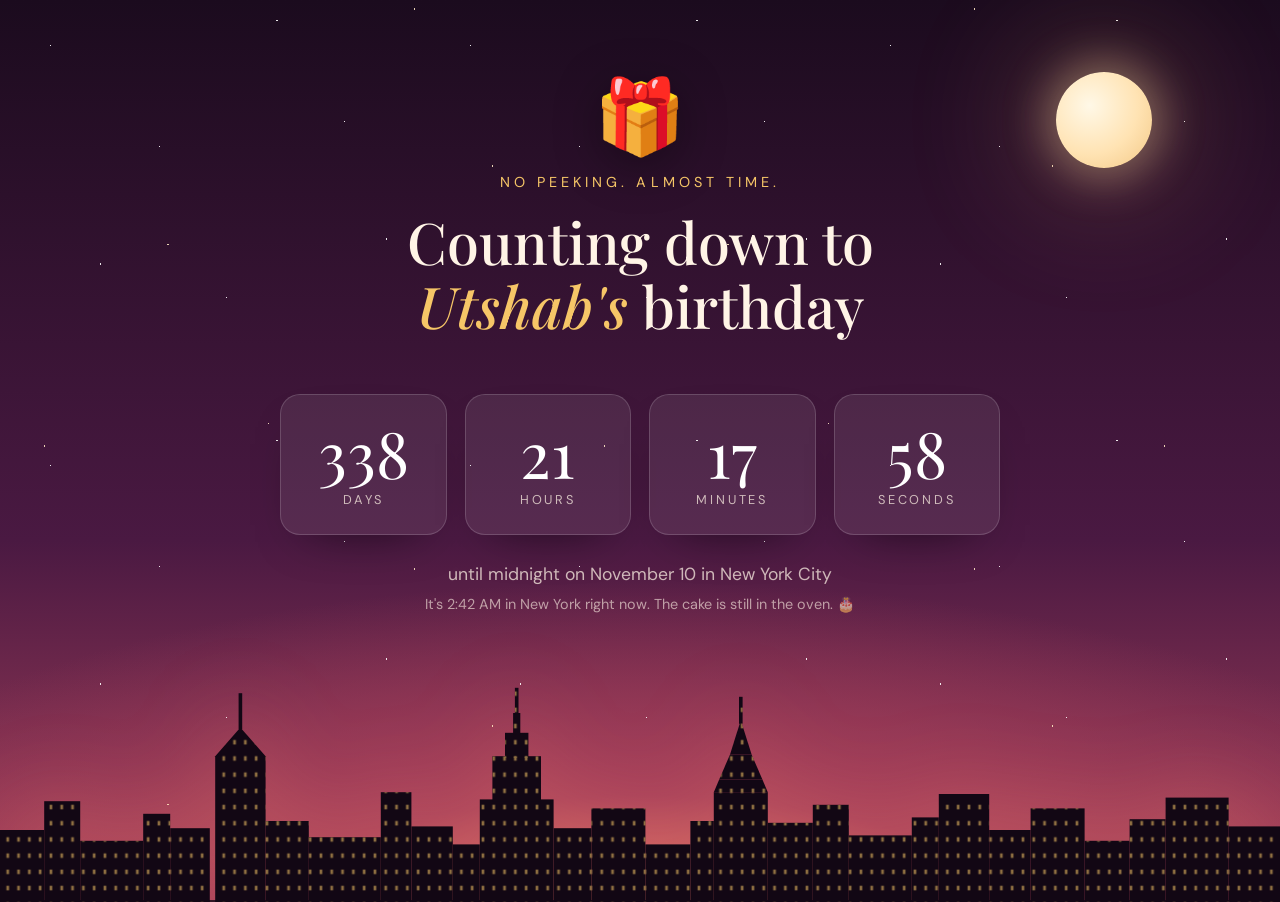
==== birthday-site/index.html @ 3d1b99e5 "Add birthday-site: static countdown + celebration page for Utshab Plain HTML/CSS/JS site in birthday" ====
<!doctype html>
<html lang="en">
<head>
  <meta charset="utf-8" />
  <meta name="viewport" content="width=device-width, initial-scale=1" />
  <title>Happy Birthday, Utshab!</title>
  <meta name="description" content="A little birthday surprise, counting down to midnight in New York." />
  <meta name="theme-color" content="#1b0b1e" />
  <link rel="preconnect" href="https://fonts.googleapis.com" />
  <link rel="preconnect" href="https://fonts.gstatic.com" crossorigin />
  <link
    href="https://fonts.googleapis.com/css2?family=Playfair+Display:ital,wght@0,500;0,700;1,500&family=DM+Sans:ital,wght@0,400;0,500;0,700;1,400&display=swap"
    rel="stylesheet"
  />
  <link rel="stylesheet" href="styles.css" />
</head>
<body>
  <div class="sky" aria-hidden="true">
    <div class="stars stars-a"></div>
    <div class="stars stars-b"></div>
    <div class="moon"></div>
  </div>

  <canvas id="confetti" aria-hidden="true"></canvas>
  <div id="balloons" aria-hidden="true"></div>

  <main id="app">
    <section class="hero" id="hero">
      <!-- ============ COUNTDOWN VIEW ============ -->
      <div id="countdown-view" class="view" hidden>
        <div class="mascot wiggle" aria-hidden="true">🎁</div>
        <p class="eyebrow">No peeking. Almost time.</p>
        <h1 class="title">
          Counting down to <span class="accent" id="countdown-name">your</span> birthday
        </h1>
        <div class="timer" role="timer" aria-label="Time until midnight on November 10 in New York">
          <div class="unit"><span class="num" id="days">00</span><span class="label">days</span></div>
          <div class="unit"><span class="num" id="hours">00</span><span class="label">hours</span></div>
          <div class="unit"><span class="num" id="minutes">00</span><span class="label">minutes</span></div>
          <div class="unit"><span class="num" id="seconds">00</span><span class="label">seconds</span></div>
        </div>
        <p class="sub">until midnight on <span id="countdown-date">November 10</span> in New York City</p>
        <p class="ny-clock">It's <span id="ny-time">—</span> in New York right now. The cake is still in the oven. 🎂</p>
      </div>

      <!-- ============ CELEBRATION VIEW ============ -->
      <div id="celebration-view" class="view" hidden>
        <div class="party-crew" aria-hidden="true">
          <span>🎈</span><span>🎂</span><span>🥳</span><span>🗽</span><span>🍕</span>
        </div>
        <p class="eyebrow" id="celebration-eyebrow">November 10 &middot; New York City</p>
        <h1 class="title big" id="headline">Happy Birthday, love!</h1>
        <div class="message" id="message"></div>
        <div class="photos" id="photos" hidden></div>
        <p class="signoff" id="signoff"></p>
        <a class="scroll-cue" href="#cake-section">there's cake below <span aria-hidden="true">↓</span></a>
      </div>

      <div class="skyline" aria-hidden="true">
        <svg viewBox="0 0 1440 240" preserveAspectRatio="xMidYMax slice" xmlns="http://www.w3.org/2000/svg">
          <defs>
            <pattern id="win" width="12" height="18" patternUnits="userSpaceOnUse">
              <rect x="4" y="6" width="3" height="5" fill="#f6c667" />
            </pattern>
            <g id="city">
              <rect x="0" y="160" width="58" height="80" />
              <rect x="58" y="128" width="40" height="112" />
              <rect x="98" y="172" width="70" height="68" />
              <rect x="168" y="142" width="30" height="98" />
              <rect x="198" y="158" width="44" height="82" />
              <!-- One World Trade Center -->
              <polygon points="248,240 248,78 276,46 304,78 304,240" />
              <rect x="274" y="8" width="4" height="40" />
              <rect x="304" y="150" width="48" height="90" />
              <rect x="352" y="168" width="80" height="72" />
              <rect x="432" y="118" width="34" height="122" />
              <rect x="466" y="156" width="46" height="84" />
              <rect x="512" y="176" width="30" height="64" />
              <!-- Empire State Building -->
              <rect x="542" y="126" width="82" height="114" />
              <rect x="556" y="78" width="54" height="50" />
              <rect x="570" y="52" width="26" height="28" />
              <rect x="579" y="30" width="8" height="24" />
              <rect x="581" y="2" width="4" height="30" />
              <rect x="624" y="158" width="42" height="82" />
              <rect x="666" y="136" width="60" height="104" />
              <rect x="726" y="176" width="50" height="64" />
              <rect x="776" y="150" width="26" height="90" />
              <!-- Chrysler Building -->
              <rect x="802" y="118" width="60" height="122" />
              <polygon points="802,118 808,104 856,104 862,118" />
              <polygon points="808,104 814,90 850,90 856,104" />
              <polygon points="814,90 820,76 844,76 850,90" />
              <polygon points="820,76 832,38 844,76" />
              <rect x="830" y="12" width="4" height="30" />
              <rect x="862" y="152" width="50" height="88" />
              <rect x="912" y="132" width="40" height="108" />
              <rect x="952" y="166" width="70" height="74" />
              <rect x="1022" y="146" width="30" height="94" />
              <rect x="1052" y="120" width="56" height="120" />
              <rect x="1108" y="160" width="46" height="80" />
              <rect x="1154" y="136" width="60" height="104" />
              <rect x="1214" y="172" width="50" height="68" />
              <rect x="1264" y="148" width="40" height="92" />
              <rect x="1304" y="124" width="70" height="116" />
              <rect x="1374" y="156" width="66" height="84" />
            </g>
          </defs>
          <use href="#city" fill="#120714" />
          <use href="#city" fill="url(#win)" opacity="0.55" />
        </svg>
      </div>
    </section>

    <!-- ============ CELEBRATION EXTRAS (only shown on the birthday) ============ -->
    <div id="extras" hidden>
      <section class="block" id="cake-section">
        <p class="eyebrow">Step one</p>
        <h2 class="title h2">Make a wish</h2>
        <p class="lede">Tap the candles to blow them out. Yes, through the screen. I believe in you.</p>

        <div class="cake-stage">
          <button class="cake" id="cake" type="button" aria-label="Blow out the candles">
            <div class="candles" id="candles"></div>
            <div class="tier tier-top"><div class="drip"></div></div>
            <div class="tier tier-mid"><div class="drip"></div></div>
            <div class="tier tier-bottom"><div class="drip"></div></div>
            <div class="plate"></div>
          </button>
        </div>

        <p class="cake-caption" id="cake-caption" aria-live="polite">The candles are lit. Go on.</p>
        <button class="btn ghost" id="relight" type="button" hidden>Relight the candles</button>
      </section>

      <section class="block" id="reasons-section">
        <p class="eyebrow">Step two</p>
        <h2 class="title h2">A few reasons I love you</h2>
        <p class="lede">Tap a card. Some are sweet. Some are facts.</p>
        <div class="reasons" id="reasons"></div>
      </section>

      <section class="block" id="fun-section">
        <p class="eyebrow">Step three</p>
        <h2 class="title h2">Birthday services</h2>

        <div class="fun-grid">
          <div class="fun-card">
            <div class="fun-emoji" aria-hidden="true">🤗</div>
            <h3>Hug dispenser</h3>
            <p>Unlimited supply. No refunds, you can't give them back.</p>
            <button class="btn primary" id="hug-btn" type="button">Press for a hug</button>
            <p class="fun-note" id="hug-count"></p>
          </div>

          <div class="fun-card" id="quiz-card">
            <div class="fun-emoji" aria-hidden="true">🧐</div>
            <h3>Quick quiz</h3>
            <p id="quiz-question">Am I the best girlfriend in New York City?</p>
            <div class="quiz-buttons" id="quiz-buttons">
              <button class="btn primary" id="yes-btn" type="button">Yes</button>
              <button class="btn ghost dodger" id="no-btn" type="button">No</button>
            </div>
            <p class="fun-note" id="quiz-note"></p>
          </div>
        </div>
      </section>

      <footer class="footer">
        <p>Made with love, caffeine, and an unreasonable amount of confetti. 🗽</p>
      </footer>
    </div>
  </main>

  <div class="hug-overlay" id="hug-overlay" aria-hidden="true">
    <div class="hug-emoji">🤗</div>
    <p class="hug-text" id="hug-text">Hug delivered.</p>
  </div>

  <script src="script.js"></script>
</body>
</html>
---- birthday-site/styles.css ----
:root {
  --bg-top: #1b0b1e;
  --bg-mid: #4a1942;
  --bg-horizon: #a7405a;
  --glow: #ff8c6b;
  --rose: #ff7a8a;
  --peach: #ffb38a;
  --gold: #f6c667;
  --cream: #fff4e6;
  --ink: #2a1230;
  --muted: rgba(255, 244, 230, 0.72);
  --card: rgba(255, 255, 255, 0.08);
  --card-border: rgba(255, 255, 255, 0.16);
  --font-display: "Playfair Display", Georgia, "Times New Roman", serif;
  --font-body: "DM Sans", system-ui, -apple-system, "Segoe UI", sans-serif;
  --ease: cubic-bezier(0.2, 0.7, 0.2, 1);
}

* {
  box-sizing: border-box;
}

html {
  scroll-behavior: smooth;
}

html,
body {
  margin: 0;
  min-height: 100%;
}

body {
  font-family: var(--font-body);
  color: var(--cream);
  background: var(--bg-top);
  overflow-x: hidden;
  -webkit-font-smoothing: antialiased;
  text-rendering: optimizeLegibility;
}

button {
  font: inherit;
  color: inherit;
}

/* ---------- sky ---------- */

.sky {
  position: fixed;
  inset: 0;
  z-index: 0;
  background:
    radial-gradient(120% 70% at 50% 108%, var(--glow) 0%, var(--bg-horizon) 28%, transparent 62%),
    linear-gradient(180deg, var(--bg-top) 0%, var(--bg-mid) 60%, var(--bg-horizon) 100%);
  overflow: hidden;
}

.stars {
  position: absolute;
  inset: -50% 0 0 0;
  background-repeat: repeat;
  opacity: 0.9;
  animation: twinkle 6s ease-in-out infinite alternate;
}

.stars-a {
  background-image:
    radial-gradient(1.2px 1.2px at 12% 18%, #fff 60%, transparent 61%),
    radial-gradient(1px 1px at 38% 42%, #fff 60%, transparent 61%),
    radial-gradient(1.5px 1.5px at 66% 12%, #fff 60%, transparent 61%),
    radial-gradient(1px 1px at 82% 36%, #fff 60%, transparent 61%),
    radial-gradient(1.2px 1.2px at 24% 70%, #fff 60%, transparent 61%),
    radial-gradient(1px 1px at 54% 78%, #fff 60%, transparent 61%),
    radial-gradient(1.4px 1.4px at 92% 64%, #fff 60%, transparent 61%);
  background-size: 420px 420px;
}

.stars-b {
  background-image:
    radial-gradient(1px 1px at 8% 60%, #ffe9c4 60%, transparent 61%),
    radial-gradient(1.3px 1.3px at 30% 24%, #ffe9c4 60%, transparent 61%),
    radial-gradient(1px 1px at 48% 56%, #ffe9c4 60%, transparent 61%),
    radial-gradient(1.2px 1.2px at 74% 82%, #ffe9c4 60%, transparent 61%),
    radial-gradient(1px 1px at 88% 10%, #ffe9c4 60%, transparent 61%);
  background-size: 560px 560px;
  animation-delay: -3s;
  animation-duration: 8s;
}

@keyframes twinkle {
  from { opacity: 0.45; }
  to { opacity: 1; }
}

.moon {
  position: absolute;
  top: clamp(40px, 8vh, 90px);
  right: clamp(24px, 10vw, 160px);
  width: clamp(56px, 8vw, 96px);
  aspect-ratio: 1;
  border-radius: 50%;
  background: radial-gradient(circle at 35% 35%, #fff8e7 0%, #ffe3b3 55%, #f3c784 100%);
  box-shadow:
    0 0 40px 12px rgba(255, 220, 160, 0.35),
    0 0 120px 40px rgba(255, 170, 120, 0.18);
}

/* ---------- layers ---------- */

#confetti {
  position: fixed;
  inset: 0;
  z-index: 6;
  width: 100%;
  height: 100%;
  pointer-events: none;
}

#balloons {
  position: fixed;
  inset: 0;
  z-index: 1;
  pointer-events: none;
  overflow: hidden;
}

.balloon {
  position: absolute;
  bottom: -160px;
  width: var(--size, 54px);
  height: calc(var(--size, 54px) * 1.2);
  border-radius: 50% 50% 50% 50% / 45% 45% 55% 55%;
  background:
    radial-gradient(circle at 32% 28%, rgba(255, 255, 255, 0.55) 0%, rgba(255, 255, 255, 0) 38%),
    var(--color, var(--rose));
  box-shadow: inset -6px -8px 16px rgba(0, 0, 0, 0.18);
  opacity: 0.9;
  animation: float var(--duration, 18s) linear infinite;
  animation-delay: var(--delay, 0s);
  will-change: transform;
}

.balloon::before {
  content: "";
  position: absolute;
  left: 50%;
  bottom: -7px;
  width: 10px;
  height: 10px;
  transform: translateX(-50%) rotate(45deg);
  background: var(--color, var(--rose));
  filter: brightness(0.9);
}

.balloon::after {
  content: "";
  position: absolute;
  left: 50%;
  top: 100%;
  width: 1.5px;
  height: 90px;
  background: rgba(255, 255, 255, 0.45);
  transform-origin: top center;
  animation: string 3s ease-in-out infinite alternate;
}

@keyframes float {
  0% { transform: translate3d(0, 0, 0) rotate(-3deg); }
  25% { transform: translate3d(var(--drift, 30px), -30vh, 0) rotate(3deg); }
  50% { transform: translate3d(calc(var(--drift, 30px) * -0.6), -60vh, 0) rotate(-2deg); }
  75% { transform: translate3d(var(--drift, 30px), -90vh, 0) rotate(3deg); }
  100% { transform: translate3d(0, -130vh, 0) rotate(-3deg); }
}

@keyframes string {
  from { transform: translateX(-50%) rotate(-6deg); }
  to { transform: translateX(-50%) rotate(6deg); }
}

/* ---------- hero ---------- */

#app {
  position: relative;
  z-index: 3;
}

.hero {
  position: relative;
  min-height: 100svh;
  display: grid;
  place-items: center;
  padding: clamp(24px, 6vw, 64px) clamp(16px, 5vw, 48px) clamp(200px, 30vh, 300px);
}

.view {
  width: min(880px, 100%);
  text-align: center;
  animation: rise 1.1s var(--ease) both;
}

.view[hidden] {
  display: none;
}

@keyframes rise {
  from {
    opacity: 0;
    transform: translateY(26px);
  }
  to {
    opacity: 1;
    transform: translateY(0);
  }
}

.eyebrow {
  margin: 0 0 18px;
  font-size: clamp(0.78rem, 1.4vw, 0.9rem);
  letter-spacing: 0.28em;
  text-transform: uppercase;
  color: var(--gold);
  animation: rise 1s 0.1s both;
}

.title {
  margin: 0;
  font-family: var(--font-display);
  font-weight: 500;
  font-size: clamp(2rem, 5.6vw, 3.6rem);
  line-height: 1.12;
  text-wrap: balance;
  animation: rise 1s 0.2s both;
}

.title.h2 {
  font-size: clamp(1.8rem, 4.6vw, 2.8rem);
}

.title.big {
  font-weight: 700;
  font-size: clamp(2.8rem, 9vw, 6.4rem);
  line-height: 1.02;
  background: linear-gradient(100deg, #fff4e6 0%, var(--gold) 35%, var(--peach) 65%, var(--rose) 100%);
  background-size: 200% 100%;
  -webkit-background-clip: text;
  background-clip: text;
  color: transparent;
  filter: drop-shadow(0 6px 30px rgba(255, 122, 138, 0.28));
  animation: rise 1.1s 0.2s both, shimmer 7s linear 1.3s infinite;
}

@keyframes shimmer {
  from { background-position: 0% 50%; }
  to { background-position: 200% 50%; }
}

.accent {
  font-style: italic;
  color: var(--gold);
}

.mascot {
  font-size: clamp(3rem, 8vw, 4.6rem);
  line-height: 1;
  margin-bottom: 18px;
  display: inline-block;
  filter: drop-shadow(0 10px 24px rgba(0, 0, 0, 0.35));
}

.wiggle {
  animation: wiggle 2.6s ease-in-out infinite;
  transform-origin: 50% 90%;
}

@keyframes wiggle {
  0%, 100% { transform: rotate(0deg); }
  10% { transform: rotate(-8deg); }
  20% { transform: rotate(8deg); }
  30% { transform: rotate(-5deg); }
  40% { transform: rotate(5deg); }
  50% { transform: rotate(0deg); }
}

.party-crew {
  display: flex;
  justify-content: center;
  gap: clamp(8px, 2vw, 18px);
  margin-bottom: 18px;
  font-size: clamp(1.8rem, 5vw, 2.8rem);
  line-height: 1;
  animation: rise 1s 0.05s both;
}

.party-crew span {
  display: inline-block;
  animation: bob 2.4s ease-in-out infinite;
  filter: drop-shadow(0 8px 18px rgba(0, 0, 0, 0.35));
}

.party-crew span:nth-child(2) { animation-delay: 0.2s; }
.party-crew span:nth-child(3) { animation-delay: 0.4s; }
.party-crew span:nth-child(4) { animation-delay: 0.6s; }
.party-crew span:nth-child(5) { animation-delay: 0.8s; }

@keyframes bob {
  0%, 100% { transform: translateY(0) rotate(-4deg); }
  50% { transform: translateY(-10px) rotate(4deg); }
}

/* countdown */

.timer {
  display: grid;
  grid-template-columns: repeat(4, minmax(0, 1fr));
  gap: clamp(8px, 2vw, 18px);
  margin: clamp(32px, 6vw, 56px) auto 0;
  max-width: 720px;
  animation: rise 1s 0.35s both;
}

.unit {
  padding: clamp(14px, 3vw, 26px) clamp(6px, 2vw, 14px);
  border-radius: 20px;
  background: var(--card);
  border: 1px solid var(--card-border);
  backdrop-filter: blur(14px);
  -webkit-backdrop-filter: blur(14px);
  box-shadow: 0 20px 50px -30px rgba(0, 0, 0, 0.7);
  display: flex;
  flex-direction: column;
  gap: 6px;
}

.num {
  font-family: var(--font-display);
  font-size: clamp(2rem, 7vw, 4rem);
  font-variant-numeric: tabular-nums;
  line-height: 1;
  color: #fff;
}

.label {
  font-size: clamp(0.66rem, 1.4vw, 0.8rem);
  letter-spacing: 0.22em;
  text-transform: uppercase;
  color: var(--muted);
}

.sub {
  margin: 28px 0 0;
  font-size: clamp(0.95rem, 1.8vw, 1.1rem);
  color: var(--muted);
  animation: rise 1s 0.45s both;
}

.ny-clock {
  margin: 10px 0 0;
  font-size: 0.9rem;
  color: rgba(255, 244, 230, 0.6);
  font-variant-numeric: tabular-nums;
  animation: rise 1s 0.55s both;
}

/* celebration hero */

.message {
  margin: clamp(22px, 4vw, 36px) auto 0;
  max-width: 640px;
  font-family: var(--font-display);
  font-style: italic;
  font-size: clamp(1.5rem, 3.4vw, 2.2rem);
  line-height: 1.45;
  color: var(--cream);
  animation: rise 1s 0.45s both;
}

.message p {
  margin: 0 0 0.8em;
}

.message p:last-child {
  margin-bottom: 0;
}

.signoff {
  margin: clamp(18px, 3vw, 28px) 0 0;
  font-size: clamp(0.95rem, 1.8vw, 1.1rem);
  letter-spacing: 0.08em;
  color: var(--gold);
  animation: rise 1s 0.65s both;
}

.signoff:empty {
  display: none;
}

.photos {
  display: flex;
  flex-wrap: wrap;
  justify-content: center;
  gap: clamp(14px, 3vw, 28px);
  margin: clamp(30px, 5vw, 48px) auto 0;
  animation: rise 1s 0.55s both;
}

.photos[hidden] {
  display: none;
}

.polaroid {
  margin: 0;
  width: clamp(140px, 28vw, 210px);
  padding: 10px 10px 30px;
  background: #fffaf3;
  border-radius: 6px;
  box-shadow: 0 24px 50px -22px rgba(0, 0, 0, 0.75);
  transform: rotate(var(--tilt, -3deg));
  transition: transform 0.4s var(--ease);
}

.polaroid:hover {
  transform: rotate(0deg) scale(1.04);
}

.polaroid img {
  display: block;
  width: 100%;
  aspect-ratio: 1;
  object-fit: cover;
  border-radius: 2px;
  background: #e9dccd;
}

.scroll-cue {
  display: inline-block;
  margin-top: clamp(30px, 5vw, 48px);
  padding: 10px 18px;
  border-radius: 999px;
  border: 1px solid var(--card-border);
  background: var(--card);
  color: var(--muted);
  text-decoration: none;
  font-size: 0.9rem;
  letter-spacing: 0.04em;
  animation: rise 1s 0.8s both;
  transition: background 0.3s, color 0.3s;
}

.scroll-cue:hover {
  background: rgba(255, 255, 255, 0.14);
  color: var(--cream);
}

.scroll-cue span {
  display: inline-block;
  animation: nudge 1.6s ease-in-out infinite;
}

@keyframes nudge {
  0%, 100% { transform: translateY(0); }
  50% { transform: translateY(4px); }
}

/* ---------- skyline ---------- */

.skyline {
  position: absolute;
  left: 0;
  right: 0;
  bottom: -2px;
  height: clamp(140px, 24vh, 240px);
  pointer-events: none;
}

.skyline svg {
  width: 100%;
  height: 100%;
  display: block;
  filter: drop-shadow(0 -10px 40px rgba(255, 140, 107, 0.25));
}

/* ---------- extras ---------- */

#extras {
  position: relative;
  background: linear-gradient(180deg, #120714 0%, #1b0b1e 30%, #2a1230 100%);
}

#extras[hidden] {
  display: none;
}

.block {
  width: min(960px, 100%);
  margin: 0 auto;
  padding: clamp(64px, 10vw, 120px) clamp(16px, 5vw, 48px);
  text-align: center;
}

.block + .block {
  border-top: 1px solid rgba(255, 255, 255, 0.06);
}

.lede {
  margin: 16px auto 0;
  max-width: 540px;
  color: var(--muted);
  font-size: clamp(1rem, 1.9vw, 1.15rem);
  line-height: 1.55;
}

.btn {
  display: inline-flex;
  align-items: center;
  justify-content: center;
  gap: 8px;
  padding: 14px 26px;
  border-radius: 999px;
  border: 1px solid transparent;
  font-weight: 500;
  letter-spacing: 0.02em;
  cursor: pointer;
  transition: transform 0.25s var(--ease), box-shadow 0.25s, background 0.25s;
}

.btn:active {
  transform: scale(0.97);
}

.btn.primary {
  background: linear-gradient(120deg, var(--rose), var(--peach));
  color: var(--ink);
  box-shadow: 0 14px 34px -14px rgba(255, 122, 138, 0.8);
}

.btn.primary:hover {
  transform: translateY(-2px);
  box-shadow: 0 20px 40px -14px rgba(255, 122, 138, 0.9);
}

.btn.ghost {
  background: var(--card);
  border-color: var(--card-border);
  color: var(--cream);
}

.btn.ghost:hover {
  background: rgba(255, 255, 255, 0.14);
}

.btn.grow {
  transform: scale(1.12);
}

/* cake */

.cake-stage {
  display: flex;
  justify-content: center;
  margin-top: clamp(40px, 6vw, 64px);
}

.cake {
  position: relative;
  width: min(320px, 82vw);
  aspect-ratio: 320 / 300;
  padding: 0;
  border: 0;
  background: none;
  cursor: pointer;
  -webkit-tap-highlight-color: transparent;
  transition: transform 0.4s var(--ease);
}

.cake:hover {
  transform: translateY(-4px);
}

.cake:focus-visible {
  outline: 2px solid var(--gold);
  outline-offset: 12px;
  border-radius: 24px;
}

.tier {
  position: absolute;
  left: 50%;
  transform: translateX(-50%);
  border-radius: 14px 14px 10px 10px;
  box-shadow: inset 0 -14px 0 rgba(0, 0, 0, 0.12);
}

.tier::before {
  content: "";
  position: absolute;
  inset: 0 0 auto 0;
  height: 46%;
  border-radius: 14px 14px 0 0;
  background: inherit;
  filter: brightness(1.08);
}

.tier-bottom {
  bottom: 9%;
  width: 92%;
  height: 26%;
  background: #f4a3b5;
}

.tier-mid {
  bottom: 33%;
  width: 72%;
  height: 24%;
  background: #ffd1a8;
}

.tier-top {
  bottom: 55%;
  width: 52%;
  height: 20%;
  background: #f2b7d3;
}

.drip {
  position: absolute;
  left: 0;
  right: 0;
  top: -5px;
  height: 36%;
  background: #fff6ec;
  border-radius: 14px 14px 0 0;
}

.drip::after {
  content: "";
  position: absolute;
  left: 4px;
  right: 4px;
  top: 100%;
  height: 16px;
  background: radial-gradient(circle at 50% 0, #fff6ec 0 9px, transparent 10px) 0 0 / 26px 16px repeat-x;
}

.tier-mid .drip::after {
  background-size: 22px 16px;
}

.tier-top .drip::after {
  background-size: 18px 14px;
}

.plate {
  position: absolute;
  left: 50%;
  bottom: 0;
  transform: translateX(-50%);
  width: 100%;
  height: 11%;
  border-radius: 50%;
  background: radial-gradient(ellipse at 50% 35%, #fff8ee 0%, #e9d6c7 60%, #cdb6a4 100%);
  box-shadow: 0 24px 40px -18px rgba(0, 0, 0, 0.7);
}

.candles {
  position: absolute;
  left: 50%;
  bottom: 73%;
  transform: translateX(-50%);
  display: flex;
  gap: 12%;
  width: 46%;
  justify-content: center;
}

.candle {
  position: relative;
  width: 10px;
  height: 44px;
  border-radius: 4px;
  background: repeating-linear-gradient(
    -45deg,
    #fff 0 6px,
    var(--rose) 6px 12px
  );
  box-shadow: inset -2px 0 0 rgba(0, 0, 0, 0.12);
}

.candle:nth-child(odd) {
  background: repeating-linear-gradient(-45deg, #fff 0 6px, #7fd1c9 6px 12px);
}

.candle::after {
  content: "";
  position: absolute;
  top: -6px;
  left: 50%;
  width: 2px;
  height: 7px;
  background: #3b2a2a;
  transform: translateX(-50%);
}

.flame {
  position: absolute;
  bottom: calc(100% + 5px);
  left: 50%;
  width: 14px;
  height: 22px;
  transform: translateX(-50%);
  transform-origin: 50% 100%;
  border-radius: 50% 50% 50% 50% / 60% 60% 40% 40%;
  background: radial-gradient(circle at 50% 80%, #fff7c2 0%, #ffcd4d 45%, #ff7a3d 80%, transparent 82%);
  box-shadow: 0 0 18px 6px rgba(255, 190, 90, 0.45);
  animation: flicker 0.6s ease-in-out infinite alternate;
  animation-delay: calc(var(--i, 0) * -0.17s);
  transition: opacity 0.3s, transform 0.3s;
}

@keyframes flicker {
  from { transform: translateX(-50%) scale(1, 1) rotate(-3deg); }
  to { transform: translateX(-50%) scale(0.9, 1.12) rotate(3deg); }
}

.smoke {
  position: absolute;
  bottom: calc(100% + 8px);
  left: 50%;
  width: 8px;
  height: 8px;
  border-radius: 50%;
  background: rgba(255, 255, 255, 0.55);
  transform: translateX(-50%);
  opacity: 0;
  filter: blur(2px);
}

.cake.out .flame {
  opacity: 0;
  transform: translateX(-50%) scale(0.2, 0.1);
}

.cake.out .smoke {
  animation: smoke 1.8s ease-out forwards;
  animation-delay: calc(var(--i, 0) * 0.08s);
}

@keyframes smoke {
  0% { opacity: 0.8; transform: translate(-50%, 0) scale(1); }
  100% { opacity: 0; transform: translate(-30%, -70px) scale(3); }
}

.cake-caption {
  margin: 28px 0 0;
  font-family: var(--font-display);
  font-style: italic;
  font-size: clamp(1.1rem, 2.4vw, 1.4rem);
  color: var(--cream);
  min-height: 1.6em;
}

#relight {
  margin-top: 18px;
}

/* reasons */

.reasons {
  display: grid;
  grid-template-columns: repeat(auto-fit, minmax(200px, 1fr));
  gap: clamp(14px, 2.4vw, 22px);
  margin-top: clamp(36px, 6vw, 56px);
  text-align: left;
}

.reason {
  position: relative;
  min-height: 150px;
  padding: 0;
  border: 0;
  background: none;
  cursor: pointer;
  perspective: 900px;
  transform: rotate(var(--tilt, 0deg));
  -webkit-tap-highlight-color: transparent;
}

.reason:focus-visible {
  outline: 2px solid var(--gold);
  outline-offset: 6px;
  border-radius: 18px;
}

.reason-front,
.reason-back {
  position: absolute;
  inset: 0;
  display: flex;
  flex-direction: column;
  align-items: center;
  justify-content: center;
  gap: 10px;
  padding: 22px;
  border-radius: 18px;
  backface-visibility: hidden;
  -webkit-backface-visibility: hidden;
  transition: transform 0.7s var(--ease);
}

.reason-front {
  background:
    linear-gradient(145deg, rgba(255, 255, 255, 0.12), rgba(255, 255, 255, 0.04)),
    var(--card);
  border: 1px dashed rgba(255, 244, 230, 0.35);
  color: var(--muted);
}

.reason-sticker {
  font-size: 2.2rem;
  line-height: 1;
}

.reason-num {
  font-size: 0.78rem;
  letter-spacing: 0.24em;
  text-transform: uppercase;
}

.reason-back {
  background: linear-gradient(145deg, #fff8ee, #ffe3d1);
  color: var(--ink);
  font-family: var(--font-display);
  font-style: italic;
  font-size: clamp(1.02rem, 1.8vw, 1.2rem);
  line-height: 1.4;
  text-align: center;
  transform: rotateY(180deg);
  box-shadow: 0 24px 50px -26px rgba(0, 0, 0, 0.8);
}

.reason.open .reason-front {
  transform: rotateY(180deg);
}

.reason.open .reason-back {
  transform: rotateY(360deg);
}

.reason:hover .reason-front {
  border-color: var(--gold);
}

/* fun cards */

.fun-grid {
  display: grid;
  grid-template-columns: repeat(auto-fit, minmax(260px, 1fr));
  gap: clamp(16px, 3vw, 28px);
  margin-top: clamp(36px, 6vw, 56px);
}

.fun-card {
  position: relative;
  padding: clamp(26px, 4vw, 38px) clamp(20px, 3vw, 30px);
  border-radius: 24px;
  background: var(--card);
  border: 1px solid var(--card-border);
  backdrop-filter: blur(14px);
  -webkit-backdrop-filter: blur(14px);
  min-height: 300px;
  overflow: hidden;
}

.fun-card h3 {
  margin: 12px 0 8px;
  font-family: var(--font-display);
  font-weight: 500;
  font-size: 1.5rem;
}

.fun-card p {
  margin: 0 0 20px;
  color: var(--muted);
  line-height: 1.5;
}

.fun-emoji {
  font-size: 2.6rem;
  line-height: 1;
}

.fun-note {
  margin: 16px 0 0 !important;
  min-height: 1.4em;
  color: var(--gold) !important;
  font-size: 0.95rem;
}

.quiz-buttons {
  display: flex;
  justify-content: center;
  gap: 12px;
  min-height: 52px;
}

.quiz-buttons[hidden] {
  display: none;
}

.dodger {
  transition: left 0.25s var(--ease), top 0.25s var(--ease), transform 0.25s var(--ease);
}

.dodger.dodging {
  position: absolute;
  z-index: 2;
}

/* hug overlay */

.hug-overlay {
  position: fixed;
  inset: 0;
  z-index: 5;
  display: grid;
  place-content: center;
  gap: 18px;
  text-align: center;
  background: rgba(27, 11, 30, 0.72);
  backdrop-filter: blur(6px);
  -webkit-backdrop-filter: blur(6px);
  opacity: 0;
  pointer-events: none;
  transition: opacity 0.35s;
}

.hug-overlay.show {
  opacity: 1;
  pointer-events: auto;
}

.hug-emoji {
  font-size: clamp(6rem, 24vw, 11rem);
  line-height: 1;
  transform: scale(0.4);
  transition: transform 0.5s var(--ease);
  filter: drop-shadow(0 20px 40px rgba(255, 122, 138, 0.45));
}

.hug-overlay.show .hug-emoji {
  transform: scale(1);
  animation: squeeze 0.9s var(--ease) 0.3s;
}

@keyframes squeeze {
  0%, 100% { transform: scale(1); }
  40% { transform: scale(1.18, 0.9); }
  70% { transform: scale(0.96, 1.06); }
}

.hug-text {
  margin: 0;
  font-family: var(--font-display);
  font-style: italic;
  font-size: clamp(1.3rem, 4vw, 2rem);
  color: var(--cream);
}

/* footer */

.footer {
  padding: 40px 20px 56px;
  text-align: center;
  color: rgba(255, 244, 230, 0.5);
  font-size: 0.9rem;
}

.footer p {
  margin: 0;
}

/* ---------- motion preferences ---------- */

@media (prefers-reduced-motion: reduce) {
  html {
    scroll-behavior: auto;
  }
  .stars,
  .balloon,
  .balloon::after,
  .title.big,
  .wiggle,
  .party-crew span,
  .scroll-cue span,
  .flame {
    animation-duration: 0.01ms !important;
    animation-iteration-count: 1 !important;
  }
  .balloon {
    display: none;
  }
}

@media (max-width: 480px) {
  .timer {
    grid-template-columns: repeat(2, minmax(0, 1fr));
  }
  .polaroid {
    width: 44%;
  }
  .hero {
    padding-bottom: clamp(160px, 26vh, 220px);
  }
}
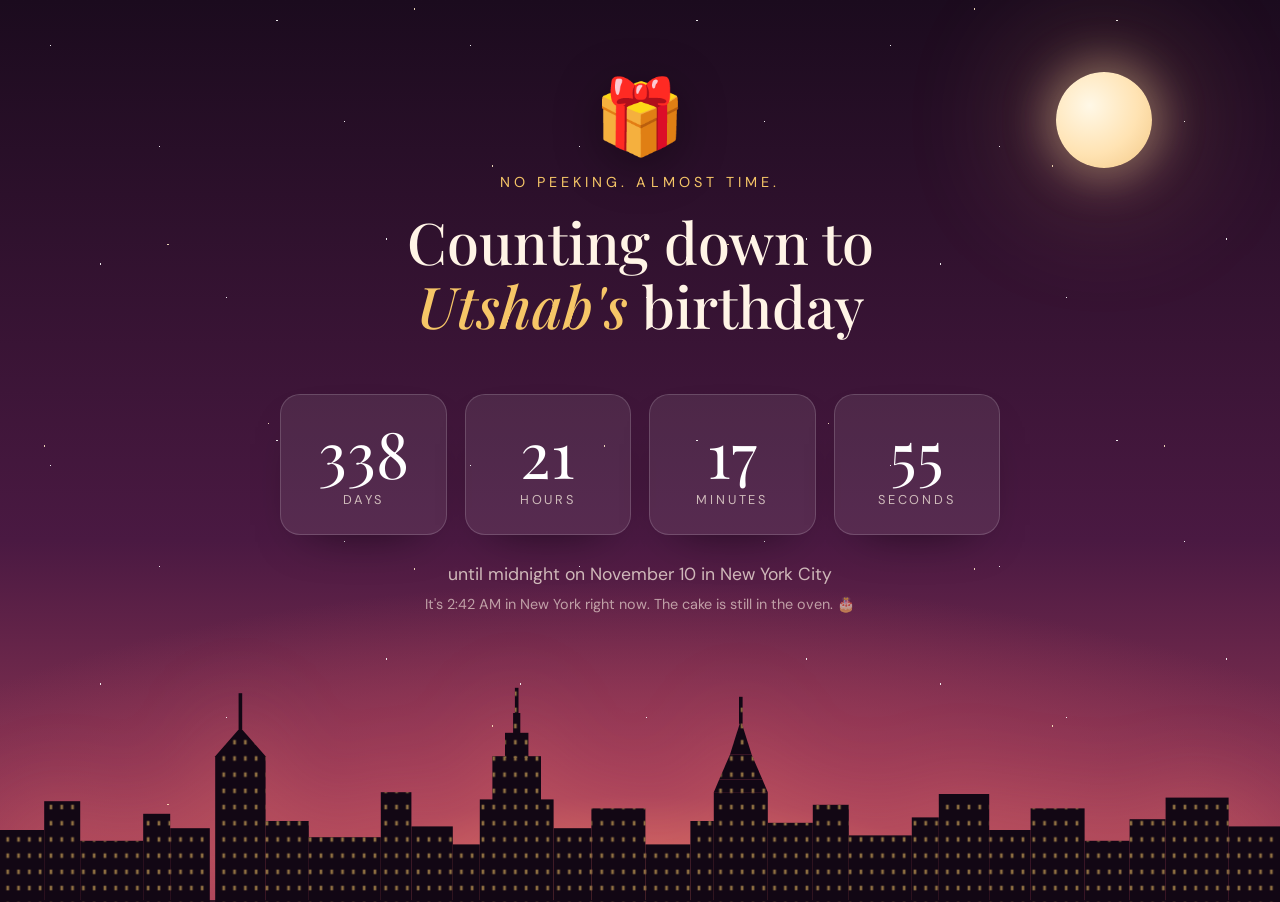
==== commit b15d43a4: "birthday-site: open as a sealed letter, swipeable photo carousel, caption tweaks Co-authored-by: sam" ====
--- a/birthday-site/index.html
+++ b/birthday-site/index.html
@@ -167,10 +167,26 @@
       </section>
 
       <footer class="footer">
-        <p>Made with love, caffeine, and an unreasonable amount of confetti. 🗽</p>
+        <p>Made with love, hot chocolate, and an unreasonable amount of confetti. 🗽</p>
       </footer>
     </div>
   </main>
+
+  <!-- Sealed letter shown before the celebration -->
+  <div class="letter-overlay" id="letter-overlay" hidden>
+    <button class="envelope" id="envelope" type="button" aria-label="Open the letter">
+      <div class="envelope-back"></div>
+      <div class="letter" id="letter">
+        <p class="letter-to" id="letter-to">Dear you,</p>
+        <div class="letter-body" id="letter-body"></div>
+        <p class="letter-from" id="letter-from"></p>
+      </div>
+      <div class="envelope-front"></div>
+      <div class="envelope-flap"></div>
+      <div class="seal" aria-hidden="true">♥</div>
+    </button>
+    <p class="letter-hint" id="letter-hint">You've got mail. Tap to open.</p>
+  </div>
 
   <div class="hug-overlay" id="hug-overlay" aria-hidden="true">
     <div class="hug-emoji">🤗</div>
--- a/birthday-site/styles.css
+++ b/birthday-site/styles.css
@@ -189,12 +189,14 @@
   position: relative;
   min-height: 100svh;
   display: grid;
+  grid-template-columns: minmax(0, 1fr);
   place-items: center;
   padding: clamp(24px, 6vw, 64px) clamp(16px, 5vw, 48px) clamp(200px, 30vh, 300px);
 }
 
 .view {
   width: min(880px, 100%);
+  min-width: 0;
   text-align: center;
   animation: rise 1.1s var(--ease) both;
 }
@@ -396,11 +398,9 @@
 }
 
 .photos {
-  display: flex;
-  flex-wrap: wrap;
-  justify-content: center;
-  gap: clamp(14px, 3vw, 28px);
-  margin: clamp(30px, 5vw, 48px) auto 0;
+  position: relative;
+  width: min(420px, 100%);
+  margin: clamp(26px, 4vw, 40px) auto 0;
   animation: rise 1s 0.55s both;
 }
 
@@ -408,28 +408,127 @@
   display: none;
 }
 
+.carousel-track {
+  display: flex;
+  overflow-x: auto;
+  scroll-snap-type: x mandatory;
+  scrollbar-width: none;
+  -webkit-overflow-scrolling: touch;
+  overscroll-behavior-x: contain;
+  padding: 14px 0 22px;
+}
+
+.carousel-track::-webkit-scrollbar {
+  display: none;
+}
+
+.slide {
+  flex: 0 0 100%;
+  min-width: 0;
+  display: flex;
+  justify-content: center;
+  scroll-snap-align: center;
+  scroll-snap-stop: always;
+}
+
 .polaroid {
   margin: 0;
-  width: clamp(140px, 28vw, 210px);
-  padding: 10px 10px 30px;
+  width: clamp(220px, 60vw, 300px);
+  padding: 10px 10px 36px;
   background: #fffaf3;
   border-radius: 6px;
   box-shadow: 0 24px 50px -22px rgba(0, 0, 0, 0.75);
-  transform: rotate(var(--tilt, -3deg));
+  transform: rotate(var(--tilt, -2deg));
   transition: transform 0.4s var(--ease);
+  user-select: none;
+  -webkit-user-select: none;
 }
 
 .polaroid:hover {
-  transform: rotate(0deg) scale(1.04);
+  transform: rotate(0deg) scale(1.02);
 }
 
 .polaroid img {
   display: block;
   width: 100%;
-  aspect-ratio: 1;
+  aspect-ratio: 4 / 5;
   object-fit: cover;
+  object-position: 50% 40%;
   border-radius: 2px;
   background: #e9dccd;
+  pointer-events: none;
+}
+
+.polaroid figcaption {
+  margin-top: 12px;
+  margin-bottom: -20px;
+  font-family: var(--font-display);
+  font-style: italic;
+  font-size: clamp(1rem, 1.8vw, 1.15rem);
+  color: var(--ink);
+  text-align: center;
+}
+
+.carousel-arrow {
+  position: absolute;
+  top: 50%;
+  transform: translateY(-60%);
+  width: 42px;
+  height: 42px;
+  border-radius: 50%;
+  border: 1px solid var(--card-border);
+  background: var(--card);
+  backdrop-filter: blur(10px);
+  -webkit-backdrop-filter: blur(10px);
+  color: var(--cream);
+  font-size: 1.8rem;
+  line-height: 1;
+  cursor: pointer;
+  display: grid;
+  place-items: center;
+  padding: 0 0 4px;
+  transition: background 0.25s;
+}
+
+.carousel-arrow:hover {
+  background: rgba(255, 255, 255, 0.18);
+}
+
+.carousel-arrow.prev {
+  left: -8px;
+}
+
+.carousel-arrow.next {
+  right: -8px;
+}
+
+.carousel-dots {
+  display: flex;
+  justify-content: center;
+  gap: 8px;
+  margin-top: -6px;
+}
+
+.dot {
+  width: 8px;
+  height: 8px;
+  padding: 0;
+  border: 0;
+  border-radius: 50%;
+  background: rgba(255, 244, 230, 0.35);
+  cursor: pointer;
+  transition: transform 0.3s var(--ease), background 0.3s;
+}
+
+.dot.active {
+  background: var(--gold);
+  transform: scale(1.35);
+}
+
+@media (hover: none) and (pointer: coarse) {
+  .carousel-arrow {
+    display: none;
+  }
 }
 
 .scroll-cue {
@@ -838,6 +937,32 @@
   box-shadow: 0 24px 50px -26px rgba(0, 0, 0, 0.8);
 }
 
+.reason.has-photo {
+  min-height: 240px;
+}
+
+.reason.has-photo .reason-back {
+  padding: 10px 10px 12px;
+  gap: 8px;
+  justify-content: flex-start;
+}
+
+.reason.has-photo .reason-back img {
+  display: block;
+  width: 100%;
+  flex: 1 1 auto;
+  min-height: 0;
+  object-fit: cover;
+  object-position: 50% 30%;
+  border-radius: 10px;
+  background: #e9dccd;
+}
+
+.reason-caption {
+  flex: 0 0 auto;
+  font-size: clamp(1rem, 1.8vw, 1.15rem);
+}
+
 .reason.open .reason-front {
   transform: rotateY(180deg);
 }
@@ -914,6 +1039,200 @@
 .dodger.dodging {
   position: absolute;
   z-index: 2;
+}
+
+/* letter */
+
+.letter-overlay {
+  position: fixed;
+  inset: 0;
+  z-index: 7;
+  display: grid;
+  place-content: center;
+  gap: 28px;
+  text-align: center;
+  padding: 24px;
+  transition: opacity 0.7s var(--ease), transform 0.7s var(--ease);
+}
+
+.letter-overlay[hidden] {
+  display: none;
+}
+
+.letter-overlay.away {
+  opacity: 0;
+  transform: scale(1.04);
+  pointer-events: none;
+}
+
+.envelope {
+  --w: min(360px, 88vw);
+  --h: calc(var(--w) * 0.66);
+  position: relative;
+  width: var(--w);
+  height: var(--h);
+  margin: 0 auto;
+  padding: 0;
+  border: 0;
+  background: none;
+  cursor: pointer;
+  -webkit-tap-highlight-color: transparent;
+  perspective: 1200px;
+  animation: hover 3s ease-in-out infinite;
+}
+
+.envelope:focus-visible {
+  outline: 2px solid var(--gold);
+  outline-offset: 16px;
+  border-radius: 12px;
+}
+
+@keyframes hover {
+  0%, 100% { transform: translateY(0) rotate(-1deg); }
+  50% { transform: translateY(-8px) rotate(1deg); }
+}
+
+.envelope.open {
+  animation: none;
+}
+
+.envelope-back,
+.envelope-front {
+  position: absolute;
+  inset: 0;
+  border-radius: 10px;
+}
+
+.envelope-back {
+  background: #e8b4b8;
+  box-shadow: 0 30px 60px -24px rgba(0, 0, 0, 0.8);
+}
+
+.envelope-front {
+  z-index: 3;
+  background:
+    linear-gradient(135deg, transparent 49.5%, #f6c9cc 50%) 0 0 / 50% 100% no-repeat,
+    linear-gradient(225deg, transparent 49.5%, #f6c9cc 50%) 100% 0 / 50% 100% no-repeat,
+    linear-gradient(0deg, #f1bfc3 0%, #f1bfc3 100%);
+  clip-path: polygon(0 0, 50% 52%, 100% 0, 100% 100%, 0 100%);
+  box-shadow: inset 0 -2px 0 rgba(0, 0, 0, 0.05);
+  pointer-events: none;
+}
+
+.envelope-flap {
+  position: absolute;
+  left: 0;
+  right: 0;
+  top: 0;
+  height: 55%;
+  z-index: 4;
+  background: linear-gradient(180deg, #f9d3d6 0%, #efb8bc 100%);
+  clip-path: polygon(0 0, 100% 0, 50% 100%);
+  transform-origin: top center;
+  transition: transform 0.9s var(--ease), z-index 0s 0.45s;
+  filter: drop-shadow(0 6px 10px rgba(0, 0, 0, 0.12));
+}
+
+.envelope.open .envelope-flap {
+  transform: rotateX(180deg);
+  z-index: 1;
+}
+
+.seal {
+  position: absolute;
+  left: 50%;
+  top: 55%;
+  z-index: 5;
+  width: 52px;
+  height: 52px;
+  margin: -26px 0 0 -26px;
+  border-radius: 50%;
+  display: grid;
+  place-items: center;
+  background: radial-gradient(circle at 35% 30%, #ff9aa6, #c8324a 70%);
+  color: #fff4e6;
+  font-size: 1.5rem;
+  box-shadow: 0 6px 14px rgba(0, 0, 0, 0.3), inset 0 0 0 3px rgba(255, 255, 255, 0.18);
+  transition: transform 0.45s var(--ease), opacity 0.45s;
+}
+
+.envelope.open .seal {
+  transform: scale(0.2) rotate(40deg);
+  opacity: 0;
+}
+
+.letter {
+  position: absolute;
+  left: 6%;
+  right: 6%;
+  bottom: 4%;
+  z-index: 2;
+  height: 90%;
+  padding: 22px 22px 18px;
+  border-radius: 8px;
+  background: #fffaf3;
+  color: var(--ink);
+  text-align: left;
+  box-shadow: 0 20px 50px -20px rgba(0, 0, 0, 0.6);
+  transform: translateY(0);
+  transition: transform 1.1s var(--ease) 0.5s, z-index 0s 1s;
+  display: flex;
+  flex-direction: column;
+  justify-content: center;
+  gap: 10px;
+  overflow: hidden;
+}
+
+.envelope.open .letter {
+  z-index: 6;
+  transform: translateY(calc(-1 * var(--h) * 0.72)) scale(1.18);
+}
+
+.letter-to {
+  margin: 0;
+  font-family: var(--font-display);
+  font-style: italic;
+  font-size: clamp(1rem, 2.6vw, 1.2rem);
+  color: #7a4a5a;
+}
+
+.letter-body p {
+  margin: 0 0 8px;
+  font-family: var(--font-display);
+  font-size: clamp(1.15rem, 3.4vw, 1.6rem);
+  line-height: 1.3;
+}
+
+.letter-body p + p {
+  font-size: clamp(0.95rem, 2.4vw, 1.1rem);
+  font-style: italic;
+  color: #5b3a48;
+}
+
+.letter-from {
+  margin: 0;
+  font-family: var(--font-display);
+  font-style: italic;
+  font-size: clamp(0.95rem, 2.4vw, 1.1rem);
+  text-align: right;
+  color: #7a4a5a;
+}
+
+.letter-from:empty {
+  display: none;
+}
+
+.letter-hint {
+  margin: 0;
+  color: var(--muted);
+  letter-spacing: 0.08em;
+  font-size: 0.95rem;
+  min-height: 1.4em;
+  animation: rise 1s 0.6s both;
+}
+
+body.reading-letter .skyline {
+  opacity: 0.55;
 }
 
 /* hug overlay */
@@ -1005,9 +1324,6 @@
   .timer {
     grid-template-columns: repeat(2, minmax(0, 1fr));
   }
-  .polaroid {
-    width: 44%;
-  }
   .hero {
     padding-bottom: clamp(160px, 26vh, 220px);
   }
